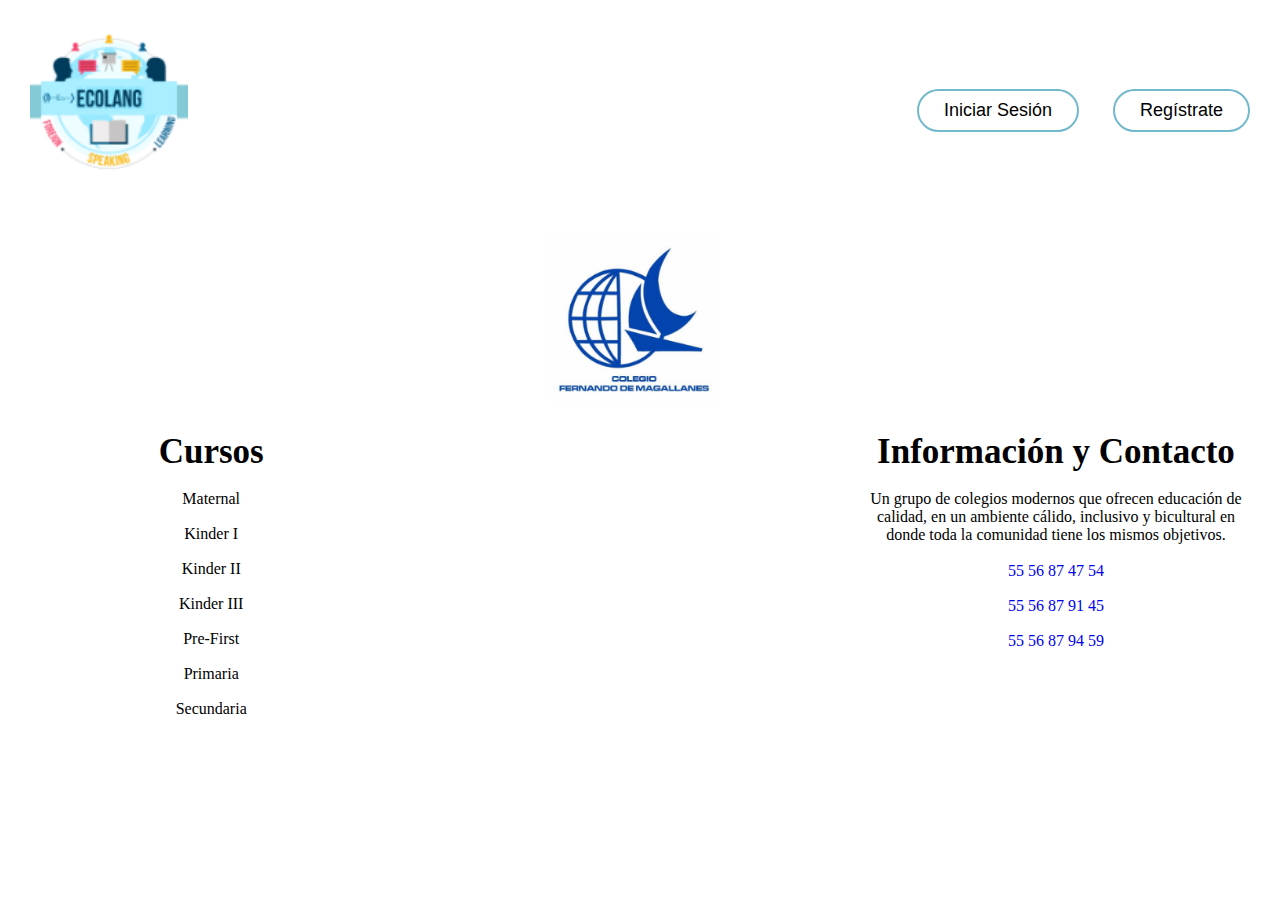
==== src/index.html @ dfea4859 "index V1" ====
<!DOCTYPE html>
<html lang="en">
<head>
    <meta charset="UTF-8">
    <meta name="description" content="Página pricipal de la aplicación">
    <meta name="viewport" content="width=device-width, initial-scale=1.0">
    <meta http-equiv="X-UA-Compatible" content="ie=edge">
    <link rel="stylesheet" href="css/index.css">
    <title>Inicio</title>
</head>
<body>
    <header>
        <img class="logo" src="images/Logo.png" alt="EcoLang Logo">
        <ul>
            <a href="index.html"><button>Iniciar Sesión</button></a>
            <a href="index.html"><button>Regístrate</button></a>
        </ul>
    </header>
    <main>
        <div class="row">
            <div class="column">
                <div class="col">
                        <h1>Cursos</h2>
                            <br>
                            <ul>Maternal</ul>
                            <ul>Kinder I</ul>
                            <ul>Kinder II</ul>
                            <ul>Kinder III</ul>
                            <ul>Pre-First</ul>
                            <ul>Primaria</ul>
                            <ul>Secundaria</ul>
                </div>
            </div>
            <div class="column">
                <img class="col-logo" src="images/ColLogo.png" alt="Logo de la escuela">
            </div>
            <div class="column">
                <div class="col">
                        <h1>Información y Contacto</h2>
                        <br>
                        <p>
                            Un grupo de colegios modernos que ofrecen educación de calidad, en un ambiente cálido, inclusivo y 
                            bicultural en donde toda la comunidad tiene los mismos objetivos.
                        </p>
                        <br>
                        <ul><a href="tel:55 56 87 47 54">55 56 87 47 54</a></ul>
                        <ul><a href="tel:55 56 87 91 45">55 56 87 91 45</a></ul>
                        <ul><a href="tel:55 56 87 94 59">55 56 87 94 59</a></ul>
                </div>
            </div>
        </div>
    </main>
</body>
</html>
---- src/css/index.css ----
* {
    margin: 0;
    padding: 0;
    box-sizing: border-box;

}

h1{
    font-size: 35px;
}

header {
    display: flex;
    justify-content: flex-end;
    align-items: center;
    padding: 25px 30px;
}

ul{
    height: 35px;
}
.logo{
    margin-right: auto;
    cursor: pointer;
    height: 18vh;
}

.column{
    float: left;
    width: 33%;
    text-align: center;
    padding: 20px 20px;
}

.col{
    position: relative;
    top:200px;
}
.col-logo {
    width: 170px;
    margin-left: auto;
    margin-right: auto;
}
button{
    font-size: 18px;
    margin-left: 30px;
    border: 2px solid rgb(115, 185, 204);
    background-color: white;
    padding: 9px 25px;
    border-radius: 50px;
    cursor: pointer;
    transition: all 0.3s ease 0s;
}

button:hover{
    background-color: rgb(115, 185, 204);
}

a{
    text-decoration: none;
}
@media screen and (max-width:500px) {
    header{
        padding: 5px 7px;
    }
    button{
        font-size: 15px;
        padding: 9px 20px;
        margin-left: 5px;
    }
    .col{
        top:120px;
    }
    .col-logo{
        width: 120px;
    }
    h1{
        font-size: 20px;
    }

    p,ul{
        font-size: 15px;
    }
}

@media screen and (max-width:400px) {
    header{
        padding: 10px 7px;
    }
    button{
        font-size: 15px;
        padding: 9px 5px;
        margin-left: 5px;
    }

    .col{
        top: 90px;
    }
    .col-logo{
        width: 80px;
    }

    h1{
        font-size: 15px;
    }
    p,ul{
        font-size: 10px;
    }
}
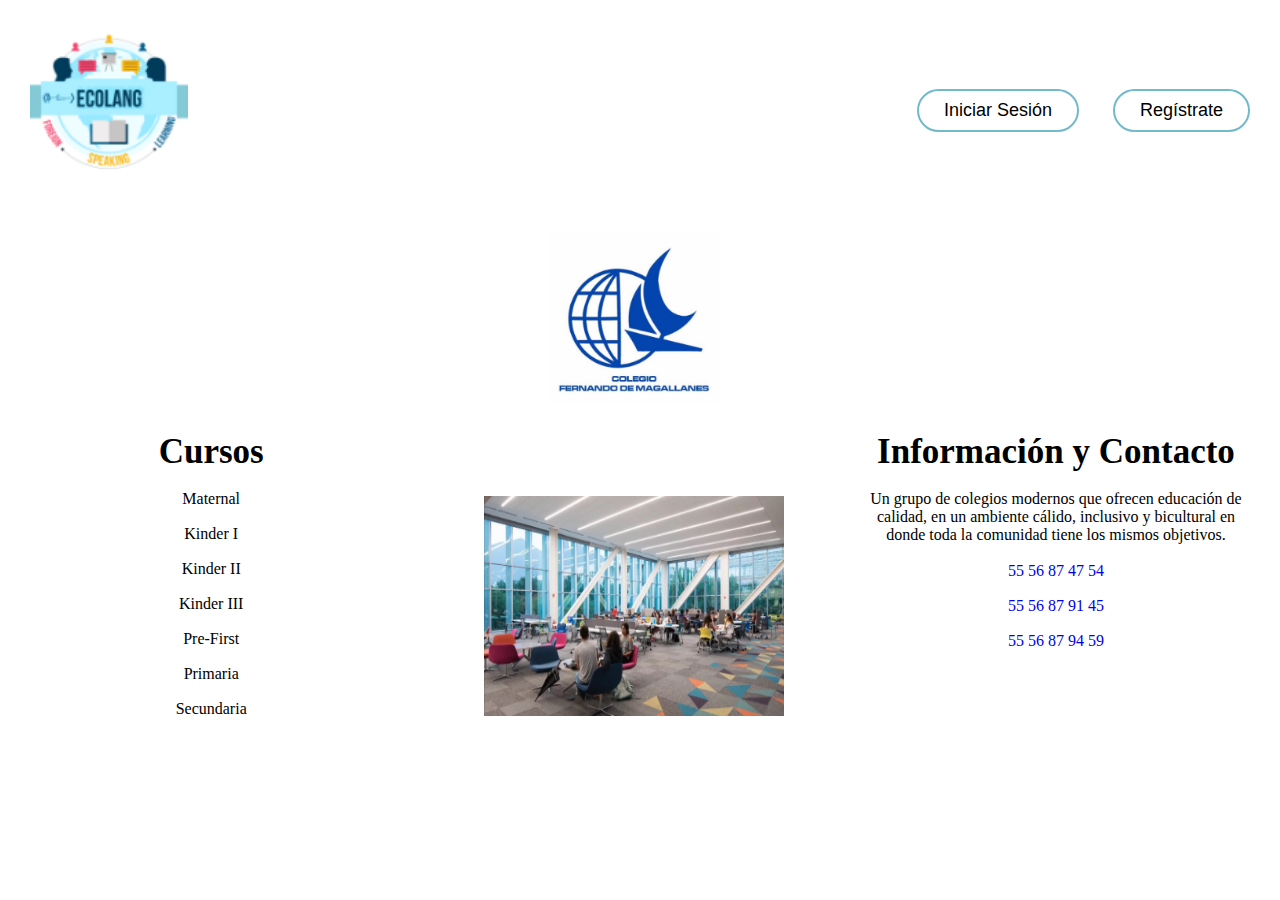
==== commit 9513774e: "agrego imagen de salon al index" ====
--- a/src/index.html
+++ b/src/index.html
@@ -33,6 +33,7 @@
             </div>
             <div class="column">
                 <img class="col-logo" src="images/ColLogo.png" alt="Logo de la escuela">
+                <img class="image" src="images/classroom.png" alt="Salón de Clases">
             </div>
             <div class="column">
                 <div class="col">
--- a/src/css/index.css
+++ b/src/css/index.css
@@ -41,6 +41,11 @@
     margin-left: auto;
     margin-right: auto;
 }
+
+.image{
+    position: relative;
+    top: 12vh;
+}
 button{
     font-size: 18px;
     margin-left: 30px;
@@ -59,7 +64,16 @@
 a{
     text-decoration: none;
 }
-@media screen and (max-width:500px) {
+
+@media screen and (max-width:1300px) {
+    .image{
+        top: 10vh;
+        width: 300px;
+        height: 220px;
+    }
+}
+
+@media screen and (max-width:650px) {
     header{
         padding: 5px 7px;
     }
@@ -73,6 +87,11 @@
     }
     .col-logo{
         width: 120px;
+    }
+    .image{
+        top: 20vh;
+        width: 120px;
+        height: 100px;
     }
     h1{
         font-size: 20px;
@@ -99,7 +118,11 @@
     .col-logo{
         width: 80px;
     }
-
+    .image{
+        top: 30vh;
+        width: 90px;
+        height: 80px;
+    }
     h1{
         font-size: 15px;
     }
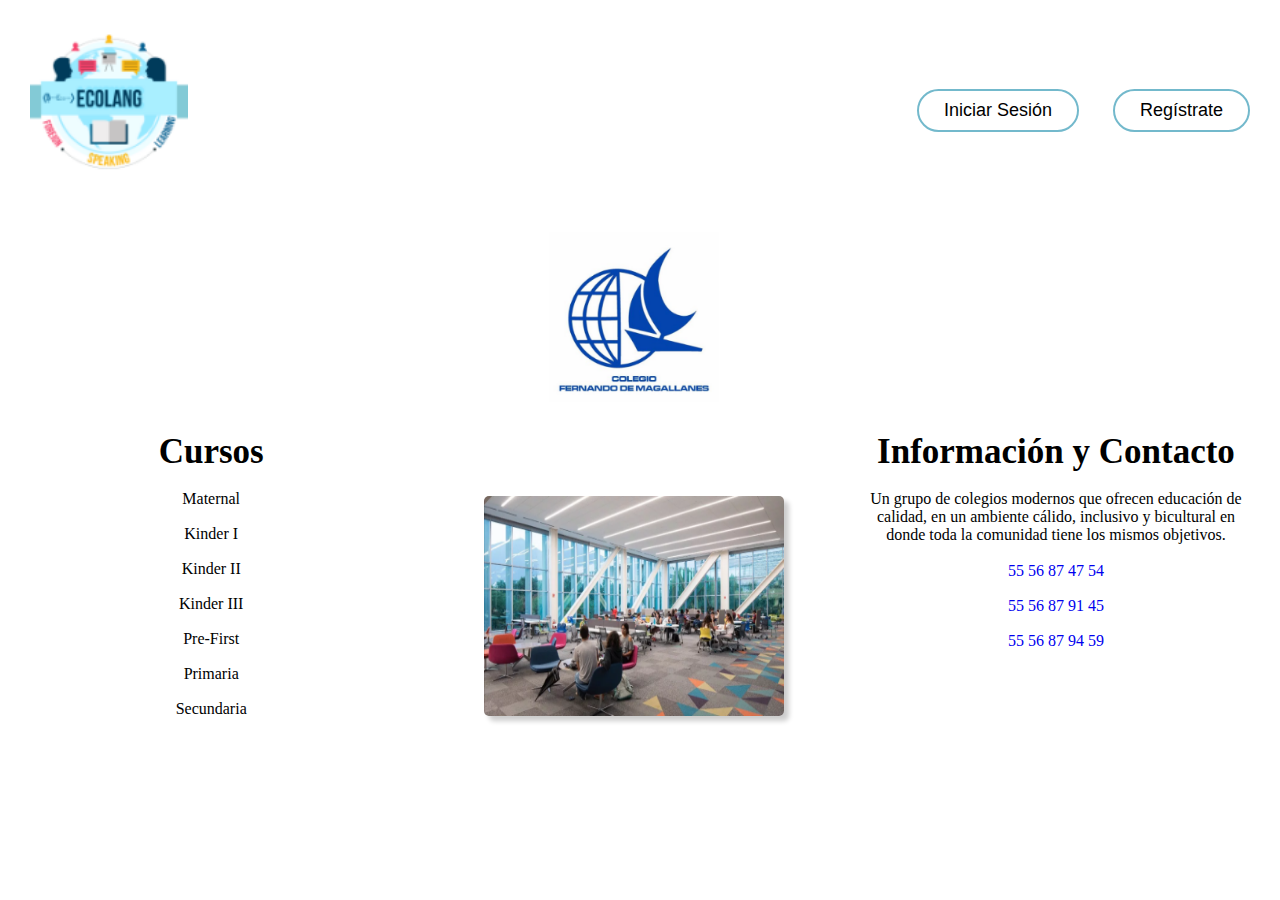
==== commit 92877156: "Logo en el tittle bar" ====
--- a/src/index.html
+++ b/src/index.html
@@ -6,14 +6,15 @@
     <meta name="viewport" content="width=device-width, initial-scale=1.0">
     <meta http-equiv="X-UA-Compatible" content="ie=edge">
     <link rel="stylesheet" href="css/index.css">
-    <title>Inicio</title>
+    <title>EcoLang</title>
+    <link rel="icon" type="image/ico" href="images/Logo.png">
 </head>
 <body>
     <header>
         <img class="logo" src="images/Logo.png" alt="EcoLang Logo">
         <ul>
-            <a href="index.html"><button>Iniciar Sesión</button></a>
-            <a href="index.html"><button>Regístrate</button></a>
+            <a href="inicioSesion.html"><button>Iniciar Sesión</button></a>
+            <a href="Registro.html"><button>Regístrate</button></a>
         </ul>
     </header>
     <main>
--- a/src/css/index.css
+++ b/src/css/index.css
@@ -45,6 +45,8 @@
 .image{
     position: relative;
     top: 12vh;
+    border-radius: 5px;
+    box-shadow: 5px 5px 5px rgba(0, 0, 0, 0.2);
 }
 button{
     font-size: 18px;
@@ -65,6 +67,9 @@
     text-decoration: none;
 }
 
+a:hover{
+    color: rgb(0, 0, 139);
+}
 @media screen and (max-width:1300px) {
     .image{
         top: 10vh;
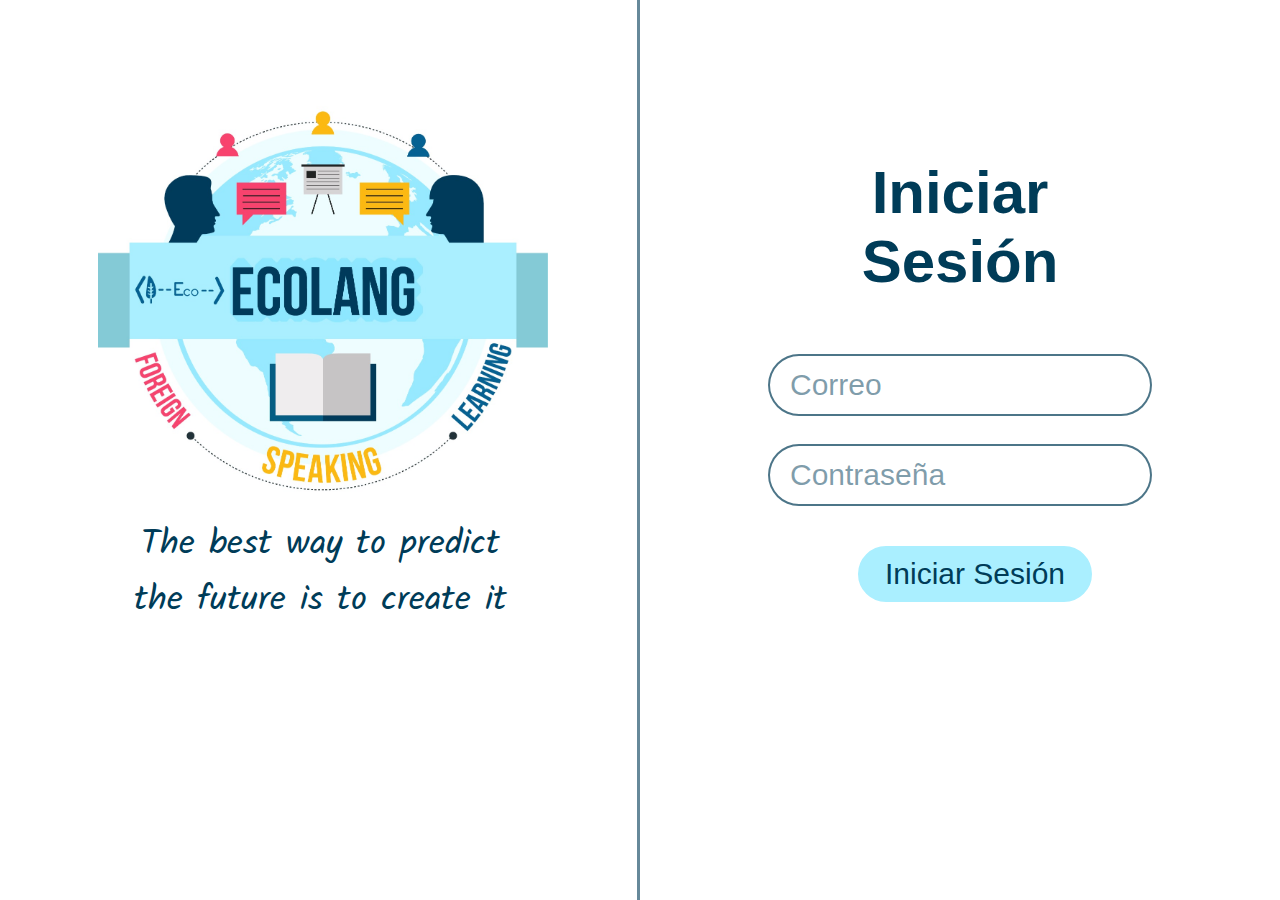
==== commit 8135ca14: "Cambio de color al font" ====
--- a/src/index.html
+++ b/src/index.html
@@ -2,52 +2,34 @@
 <html lang="en">
 <head>
     <meta charset="UTF-8">
-    <meta name="description" content="Página pricipal de la aplicación">
+    <meta name="description" content="Página para iniciar sesión">
     <meta name="viewport" content="width=device-width, initial-scale=1.0">
     <meta http-equiv="X-UA-Compatible" content="ie=edge">
+    <title>Iniciar Sesión</title>
+    <link rel="icon" type="image/ico" href="images/logo.jpg">
     <link rel="stylesheet" href="css/index.css">
-    <title>EcoLang</title>
-    <link rel="icon" type="image/ico" href="images/Logo.png">
+    <link href="https://fonts.googleapis.com/css?family=Kalam&display=swap" rel="stylesheet">
 </head>
 <body>
-    <header>
-        <img class="logo" src="images/Logo.png" alt="EcoLang Logo">
-        <ul>
-            <a href="inicioSesion.html"><button>Iniciar Sesión</button></a>
-            <a href="Registro.html"><button>Regístrate</button></a>
-        </ul>
-    </header>
     <main>
         <div class="row">
             <div class="column">
-                <div class="col">
-                        <h1>Cursos</h2>
-                            <br>
-                            <ul>Maternal</ul>
-                            <ul>Kinder I</ul>
-                            <ul>Kinder II</ul>
-                            <ul>Kinder III</ul>
-                            <ul>Pre-First</ul>
-                            <ul>Primaria</ul>
-                            <ul>Secundaria</ul>
-                </div>
+                <div class="c1">
+                        <a href="index.html"><img class="logo" src="images/logo.jpg" alt="EcoLang Logo"></a>
+                        <p class="slogan">The best way to predict the future is to create it</p>
+                </div>  
             </div>
+            <div class="vl"></div>
             <div class="column">
-                <img class="col-logo" src="images/ColLogo.png" alt="Logo de la escuela">
-                <img class="image" src="images/classroom.png" alt="Salón de Clases">
-            </div>
-            <div class="column">
-                <div class="col">
-                        <h1>Información y Contacto</h2>
-                        <br>
-                        <p>
-                            Un grupo de colegios modernos que ofrecen educación de calidad, en un ambiente cálido, inclusivo y 
-                            bicultural en donde toda la comunidad tiene los mismos objetivos.
-                        </p>
-                        <br>
-                        <ul><a href="tel:55 56 87 47 54">55 56 87 47 54</a></ul>
-                        <ul><a href="tel:55 56 87 91 45">55 56 87 91 45</a></ul>
-                        <ul><a href="tel:55 56 87 94 59">55 56 87 94 59</a></ul>
+                <div class="c2">
+                        <h1>Iniciar Sesión</h1>
+                        <div class="login">
+                            <form action="">
+                                <input type="text" placeholder="Correo" name="email" pattern="[^@]+@[^@]+\.[a-zA-Z]{2,6}">
+                                <input type="password" placeholder="Contraseña" name="password">
+                                <button type="submit">Iniciar Sesión</button>
+                            </form>
+                        </div>
                 </div>
             </div>
         </div>
--- a/src/css/index.css
+++ b/src/css/index.css
@@ -1,137 +1,160 @@
-* {
-    margin: 0;
+*{
+    margin:0;
     padding: 0;
     box-sizing: border-box;
+}
 
+html, body {
+    overflow: hidden;
+  }
+
+.column{
+    float: left;
+    width: 50%;
+    text-align: center;
+    padding: 10%;
+    height: 100%;
 }
 
 h1{
-    font-size: 35px;
+    font-size: 60px;
+    font-family: "Helvetica";
+    color: #003C58;
 }
 
-header {
-    display: flex;
-    justify-content: flex-end;
-    align-items: center;
-    padding: 25px 30px;
+img{
+    width: 450px;
+    transform: translateX(-30px);
+    margin-bottom: 10px;
+}
+ ::placeholder{
+     color: rgba(0, 60, 88, 0.5);
+ }
+.c1{
+    transform: translateY(-45px);
 }
 
-ul{
-    height: 35px;
-}
-.logo{
-    margin-right: auto;
-    cursor: pointer;
-    height: 18vh;
+.c2{
+    transform: translateY(30px);
 }
 
-.column{
-    float: left;
-    width: 33%;
-    text-align: center;
-    padding: 20px 20px;
+.cr2{
+    transform: translateY(-5px);
+}
+.slogan{
+    
+    font-family: 'Kalam', cursive;
+    font-size: 35px;
+    transform: translateX(-10px);
+    transform: translateY(-40px);
+    color: #003C58;
 }
 
-.col{
+.vl {
+  border-left: 3px solid rgba(0, 59, 86, 0.6);
+  height: 100%;
+  position: absolute;
+  left: 50%;
+  margin-left: -3px;
+  top: 0;
+  }
+
+.login {
     position: relative;
-    top:200px;
+    top:50px;
+  }
+
+input:focus{
+    outline: none;
 }
-.col-logo {
-    width: 170px;
-    margin-left: auto;
-    margin-right: auto;
-}
+input[type=text], input[type=password] {
+    width: 100%;
+    padding: 12px 20px;
+    margin: 8px 0;
+    display: inline-block;
+    border: 2px solid rgba(0, 59, 86, 0.7);
+    box-sizing: border-box;
+    font-size: 30px;
+    margin-bottom: 20px;
+    border-radius: 50px;
+    font-family: "Helvetica";
+    color: #003C58;
+  }
 
-.image{
-    position: relative;
-    top: 12vh;
-    border-radius: 5px;
-    box-shadow: 5px 5px 5px rgba(0, 0, 0, 0.2);
-}
 button{
-    font-size: 18px;
+    font-size: 30px;
+    color: #003C58;
     margin-left: 30px;
-    border: 2px solid rgb(115, 185, 204);
-    background-color: white;
+    border: 2px solid rgb(170, 239, 255);
+    background-color: rgb(170, 239, 255);
     padding: 9px 25px;
     border-radius: 50px;
     cursor: pointer;
     transition: all 0.3s ease 0s;
+    margin-top: 20px;
 }
 
 button:hover{
-    background-color: rgb(115, 185, 204);
+    border: none;
 }
 
-a{
-    text-decoration: none;
-}
-
-a:hover{
-    color: rgb(0, 0, 139);
-}
-@media screen and (max-width:1300px) {
-    .image{
-        top: 10vh;
-        width: 300px;
-        height: 220px;
+@media screen and (max-width:1000px) {
+    h1{
+        font-size: 40px;
+    }
+    img{
+        width: 280px;
+    }
+    input[type=text], input[type=password] {
+        font-size: 20px;
+    }
+    .slogan{
+        font-size: 25px;
+    }
+    button{
+        font-size: 20px;
     }
 }
 
-@media screen and (max-width:650px) {
-    header{
-        padding: 5px 7px;
+@media screen and (max-width:750px) {
+    h1{
+        font-size: 30px;
+    }
+    img{
+        width: 220px;
+    }
+    input[type=text], input[type=password] {
+        font-size: 15px;
     }
     button{
         font-size: 15px;
-        padding: 9px 20px;
-        margin-left: 5px;
     }
-    .col{
-        top:120px;
-    }
-    .col-logo{
-        width: 120px;
-    }
-    .image{
-        top: 20vh;
-        width: 120px;
-        height: 100px;
-    }
-    h1{
-        font-size: 20px;
-    }
-
-    p,ul{
+    p{
         font-size: 15px;
     }
 }
 
-@media screen and (max-width:400px) {
-    header{
-        padding: 10px 7px;
+@media screen and (max-width:600px) {
+    h1{
+        font-size: 20px;
+    }
+    img{
+        width: 140px;
+    }
+    input[type=text], input[type=password] {
+        font-size: 10px;
     }
     button{
-        font-size: 15px;
-        padding: 9px 5px;
-        margin-left: 5px;
+        font-size: 10px;
+        margin-left: 10px;
     }
-
-    .col{
-        top: 90px;
+    .logo{
+        width: 120px;
     }
-    .col-logo{
-        width: 80px;
+    .slogan{
+        font-size: 20px;
     }
-    .image{
-        top: 30vh;
-        width: 90px;
-        height: 80px;
-    }
-    h1{
-        font-size: 15px;
-    }
-    p,ul{
-        font-size: 10px;
+    .column{
+        padding: 20% 10% 0 5%;
     }
 }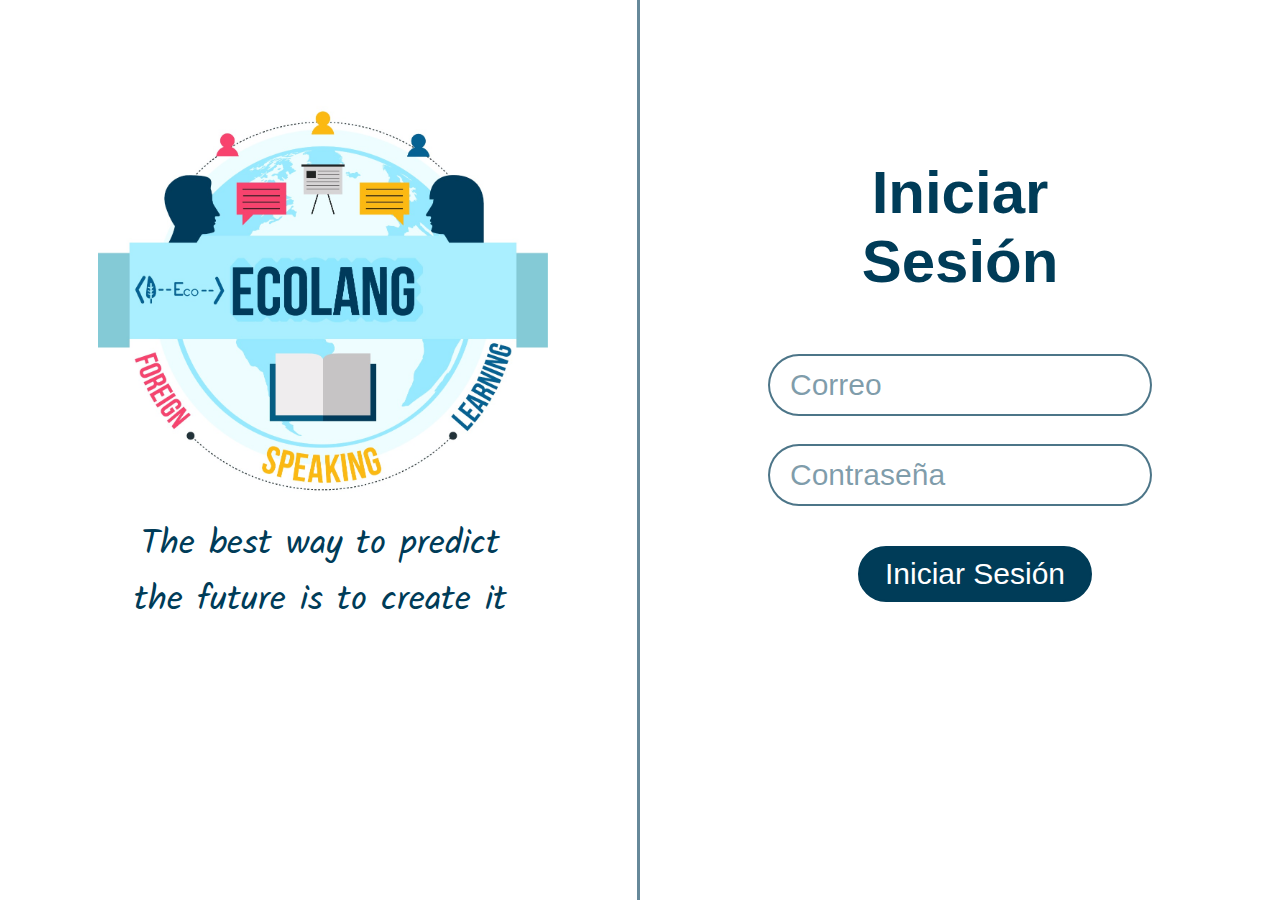
==== commit a32bc92b: "Cambio color botones" ====
--- a/src/index.html
+++ b/src/index.html
@@ -25,8 +25,8 @@
                         <h1>Iniciar Sesión</h1>
                         <div class="login">
                             <form action="">
-                                <input type="text" placeholder="Correo" name="email" pattern="[^@]+@[^@]+\.[a-zA-Z]{2,6}">
-                                <input type="password" placeholder="Contraseña" name="password">
+                                <input type="text" placeholder="Correo" name="email" pattern="[^@]+@[^@]+\.[a-zA-Z]{2,6}" maxlength="30">
+                                <input type="password" placeholder="Contraseña" name="password" maxlength="30">
                                 <button type="submit">Iniciar Sesión</button>
                             </form>
                         </div>
--- a/src/css/index.css
+++ b/src/css/index.css
@@ -83,10 +83,10 @@
 
 button{
     font-size: 30px;
-    color: #003C58;
+    color: white;
     margin-left: 30px;
-    border: 2px solid rgb(170, 239, 255);
-    background-color: rgb(170, 239, 255);
+    border: 2px solid #003C58;
+    background-color: #003C58;
     padding: 9px 25px;
     border-radius: 50px;
     cursor: pointer;
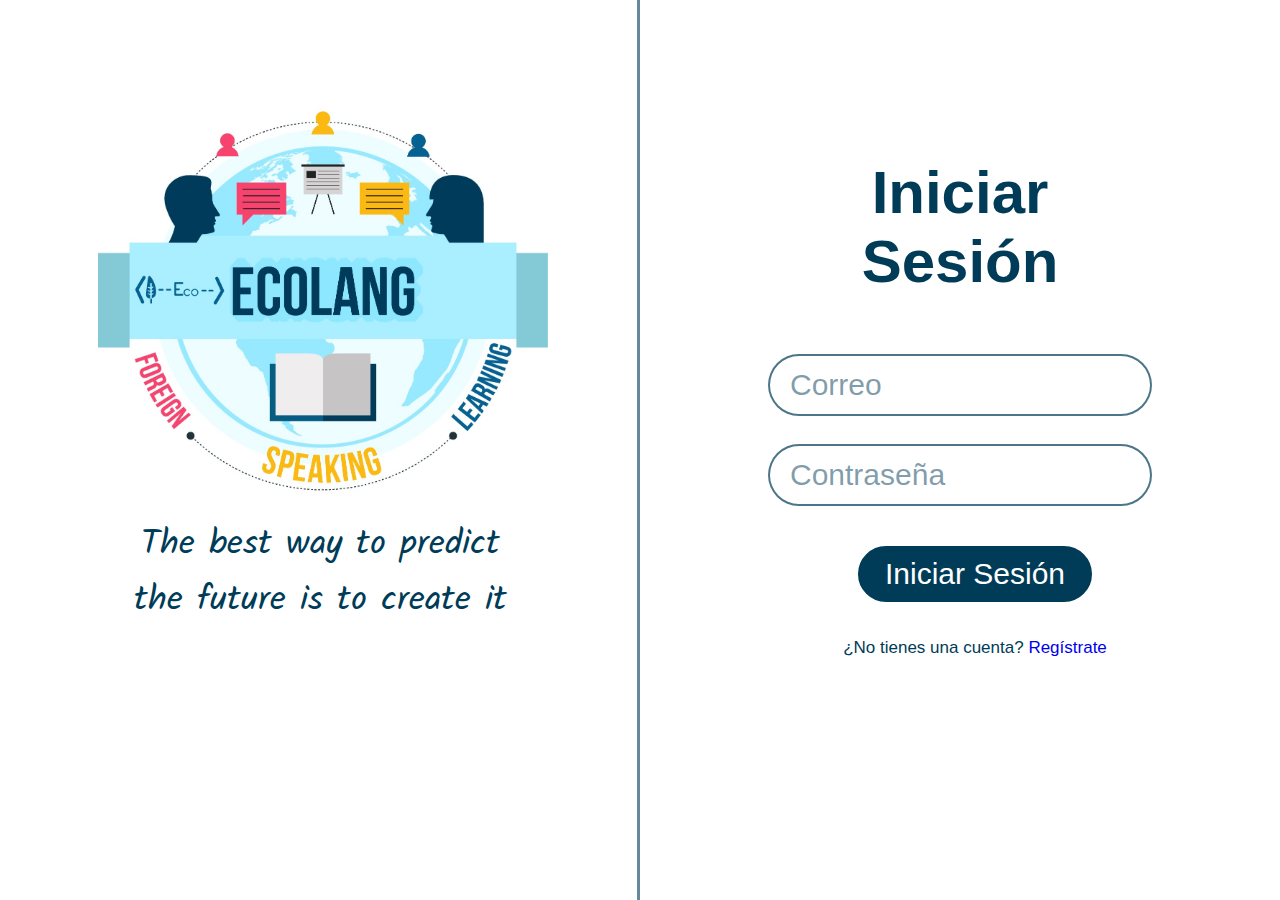
==== commit adc130b3: "resolví conflictos" ====
--- a/src/index.html
+++ b/src/index.html
@@ -28,6 +28,9 @@
                                 <input type="text" placeholder="Correo" name="email" pattern="[^@]+@[^@]+\.[a-zA-Z]{2,6}" maxlength="30">
                                 <input type="password" placeholder="Contraseña" name="password" maxlength="30">
                                 <button type="submit">Iniciar Sesión</button>
+                                <div class="message">
+                                    <p>¿No tienes una cuenta? <a href="Registro.html">Regístrate</a></p>
+                                </div>
                             </form>
                         </div>
                 </div>
--- a/src/css/index.css
+++ b/src/css/index.css
@@ -2,6 +2,7 @@
     margin:0;
     padding: 0;
     box-sizing: border-box;
+    text-decoration: none;
 }
 
 html, body {
@@ -94,8 +95,15 @@
     margin-top: 20px;
 }
 
+.message{
+    padding: 4vh;
+    transform: translateX(15px);
+    font-family: "Helvetica";
+    color: #003C58;
+    font-size: 17px;
+}
 button:hover{
-    border: none;
+    letter-spacing: 3px;
 }
 
 @media screen and (max-width:1000px) {
